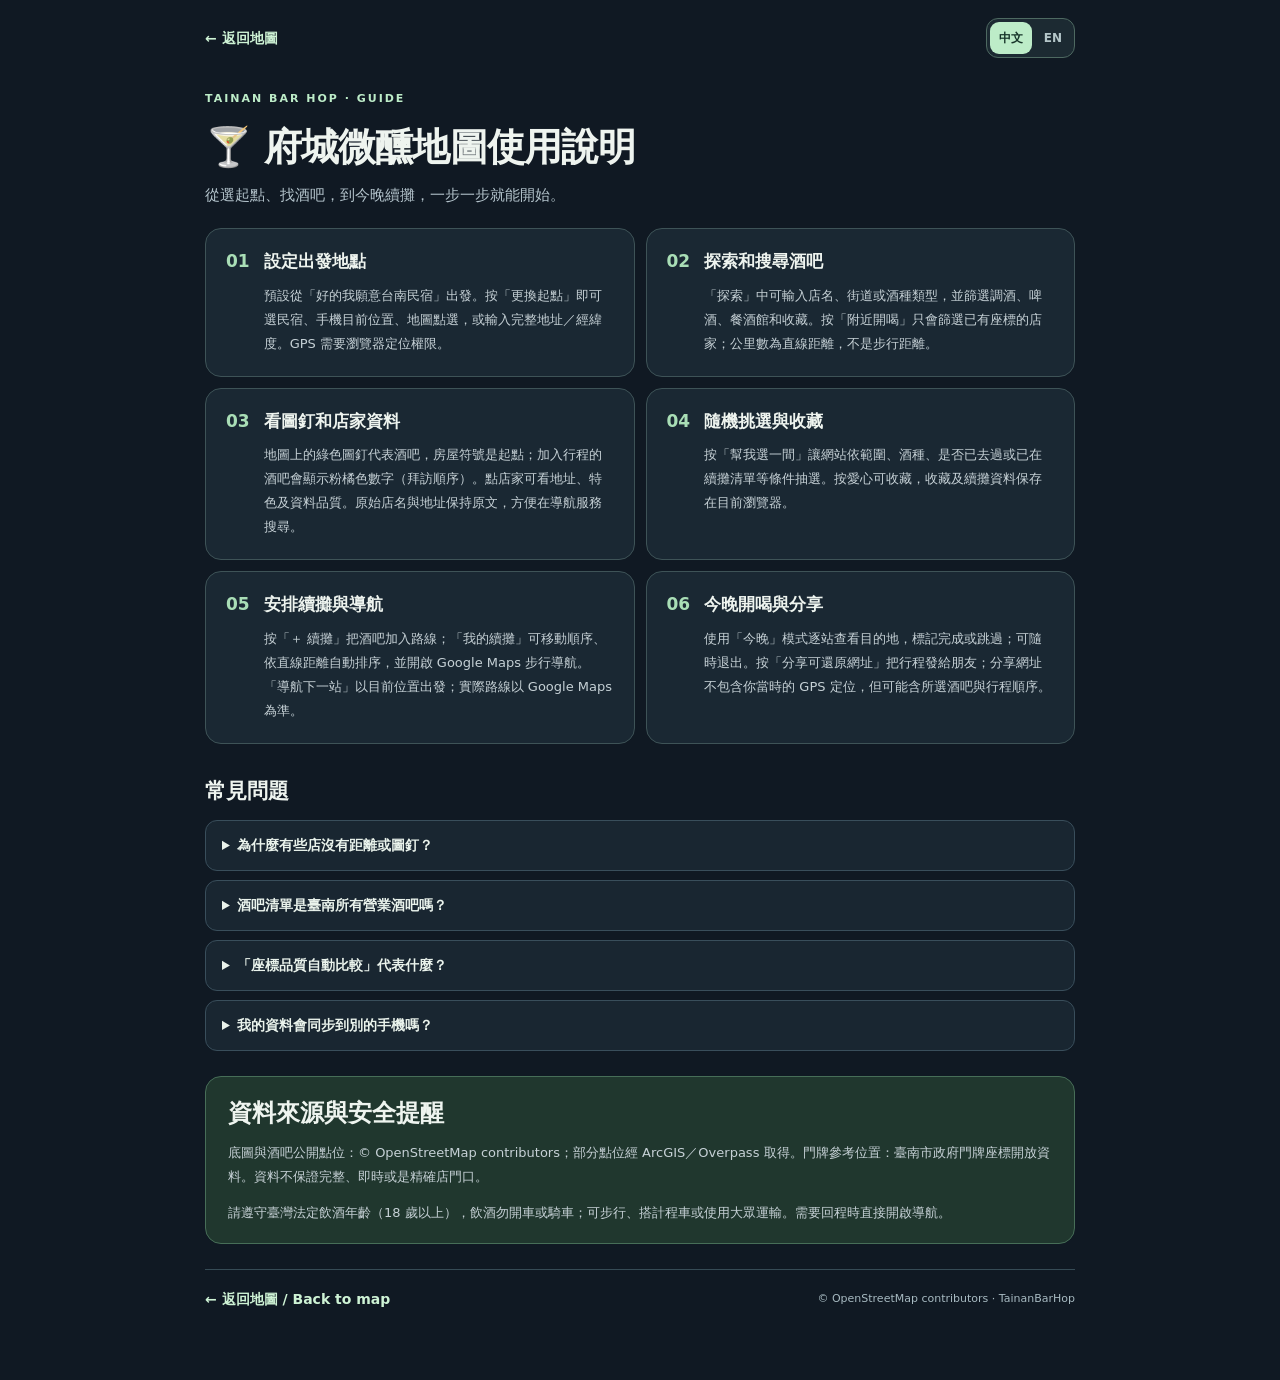
==== help.html @ f32062e4 "Add files via upload" ====
<!doctype html><html lang="zh-Hant"><head>
<meta charset="utf-8"><meta name="viewport" content="width=device-width,initial-scale=1,viewport-fit=cover">
<meta name="theme-color" content="#141d27"><title>使用說明 | Help — TainanBarHop</title>
<link rel="stylesheet" href="./styles.css?v=7.1.4"><link rel="stylesheet" href="./help.css?v=7.1.4"></head><body class="help-page">
<header class="help-header"><a href="./" class="help-back" id="backHome">← 返回地圖</a><div class="lang-switch" role="group" aria-label="Language / 語言"><button type="button" data-lang-select="zh">中文</button><button type="button" data-lang-select="en">EN</button></div></header>
<main class="help-main">
<section data-lang-panel="zh">
<p class="help-eyebrow">TAINAN BAR HOP · GUIDE</p><h1>🍸 府城微醺地圖使用說明</h1><p class="help-lead">從選起點、找酒吧，到今晚續攤，一步一步就能開始。</p>
<div class="help-steps">
<section><span class="help-num">01</span><div><h2>設定出發地點</h2><p>預設從「好的我願意台南民宿」出發。按「更換起點」即可選民宿、手機目前位置、地圖點選，或輸入完整地址／經緯度。GPS 需要瀏覽器定位權限。</p></div></section>
<section><span class="help-num">02</span><div><h2>探索和搜尋酒吧</h2><p>「探索」中可輸入店名、街道或酒種類型，並篩選調酒、啤酒、餐酒館和收藏。按「附近開喝」只會篩選已有座標的店家；公里數為直線距離，不是步行距離。</p></div></section>
<section><span class="help-num">03</span><div><h2>看圖釘和店家資料</h2><p>地圖上的綠色圖釘代表酒吧，房屋符號是起點；加入行程的酒吧會顯示粉橘色數字（拜訪順序）。點店家可看地址、特色及資料品質。原始店名與地址保持原文，方便在導航服務搜尋。</p></div></section>
<section><span class="help-num">04</span><div><h2>隨機挑選與收藏</h2><p>按「幫我選一間」讓網站依範圍、酒種、是否已去過或已在續攤清單等條件抽選。按愛心可收藏，收藏及續攤資料保存在目前瀏覽器。</p></div></section>
<section><span class="help-num">05</span><div><h2>安排續攤與導航</h2><p>按「＋ 續攤」把酒吧加入路線；「我的續攤」可移動順序、依直線距離自動排序，並開啟 Google Maps 步行導航。「導航下一站」以目前位置出發；實際路線以 Google Maps 為準。</p></div></section>
<section><span class="help-num">06</span><div><h2>今晚開喝與分享</h2><p>使用「今晚」模式逐站查看目的地，標記完成或跳過；可隨時退出。按「分享可還原網址」把行程發給朋友；分享網址不包含你當時的 GPS 定位，但可能含所選酒吧與行程順序。</p></div></section>
</div>
<h2>常見問題</h2><details><summary>為什麼有些店沒有距離或圖釘？</summary><p>店家沒有可靠座標時，不會偽造位置或距離。精選店家的政府門牌座標是參考點，未必是店門口。你可開店家資訊、Google Maps 或用地圖手動確認。</p></details>
<details><summary>酒吧清單是臺南所有營業酒吧嗎？</summary><p>不是。網站整合精選清單、OpenStreetMap 與公開點位，可能有漏標、停業或搬遷。出發前請核對店家最新營業資訊和是否接受訂位。</p></details>
<details><summary>「座標品質自動比較」代表什麼？</summary><p>網站比較 OSM 原始座標與臺南市政府門牌參考座標，顯示偏差與資料是否一致；它不能保證實際入口的正確位置，也不能保證店家仍營業。</p></details>
<details><summary>我的資料會同步到別的手機嗎？</summary><p>不會。收藏、路線和已去過的資料預設保存在這台裝置的瀏覽器，清除網站資料可能讓它們消失。分享行程則會產生可還原的網址。</p></details>
<section class="help-note"><h2>資料來源與安全提醒</h2><p>底圖與酒吧公開點位：© OpenStreetMap contributors；部分點位經 ArcGIS／Overpass 取得。門牌參考位置：臺南市政府門牌座標開放資料。資料不保證完整、即時或是精確店門口。</p><p>請遵守臺灣法定飲酒年齡（18 歲以上），飲酒勿開車或騎車；可步行、搭計程車或使用大眾運輸。需要回程時直接開啟導航。</p></section>
</section>
<section data-lang-panel="en" hidden>
<p class="help-eyebrow">TAINAN BAR HOP · GUIDE</p><h1>🍸 How to use TainanBarHop</h1><p class="help-lead">Choose your starting point, find a bar, build a route, and enjoy your night out.</p>
<div class="help-steps">
<section><span class="help-num">01</span><div><h2>Choose a starting point</h2><p>The default is 好的我願意台南民宿 guesthouse. Choose a different start using your GPS, a map tap, a street address, or latitude/longitude. GPS requires browser location permission.</p></div></section>
<section><span class="help-num">02</span><div><h2>Search and explore</h2><p>Search by business name, street, or bar type. Filter for cocktails, beer, bistros, and favorites. “Bars nearby” only includes venues with valid coordinates. Distances are straight-line estimates, not walking distances.</p></div></section>
<section><span class="help-num">03</span><div><h2>Understand map markers</h2><p>Green dots are bars and the house icon marks your starting point. Numbered peach markers show the planned stop order. Tap a bar for its address, description and coordinate quality. Business names and addresses stay in their original language so you can find them in navigation apps.</p></div></section>
<section><span class="help-num">04</span><div><h2>Lucky pick and favorites</h2><p>Use “Pick for me” to choose a random bar by radius or city-wide list, bar category, and exclusions for visited or already-planned stops. The heart button saves a favorite locally.</p></div></section>
<section><span class="help-num">05</span><div><h2>Plan a bar-hop route</h2><p>Choose “Add stop” to plan your night. In “My route,” reorder your stops or auto-sort by straight-line distance. Open Google Maps for walking directions. “Navigate next stop” uses your current position; Google Maps determines the actual route.</p></div></section>
<section><span class="help-num">06</span><div><h2>Tonight mode and sharing</h2><p>In Tonight mode, move through each stop, mark it done or skip it. You can exit at any time. Share a route link so friends can restore the same itinerary. The link does not include your live GPS location, but it can include your chosen bars and their order.</p></div></section>
</div>
<h2>Frequently asked questions</h2><details><summary>Why do some venues have no distance or map pin?</summary><p>Unverified locations are not given fabricated coordinates or distances. Government doorplate coordinates are reference points and may not match the entrance. Check the venue in Google Maps or manually verify its pin.</p></details>
<details><summary>Does this list include every operating bar in Tainan?</summary><p>No. It combines curated picks, OpenStreetMap, and other public points. Bars may be missing, moved, or closed. Confirm hours, reservations and current business status before heading out.</p></details>
<details><summary>What does automatic coordinate comparison tell me?</summary><p>It compares original OSM points against Tainan municipal doorplate reference points. Agreement or disagreement does not prove the true entrance location or current operating status.</p></details>
<details><summary>Are my favorites and routes synced across devices?</summary><p>No. Favorites, routes, and visited status are stored in your current browser. Clearing site data may remove them. Shared itinerary links can restore a route on another device.</p></details>
<section class="help-note"><h2>Data and safety</h2><p>Map and public venue data: © OpenStreetMap contributors, with some points retrieved through ArcGIS / Overpass. Doorplate locations: Tainan City Government open data. Listings are not guaranteed to be exhaustive, current, or entrance-accurate.</p><p>Alcohol is for adults 18+ in Taiwan. Never drive or ride after drinking. Walk, take public transportation, or use a taxi. Use navigation for your return trip.</p></section>
</section>
<footer class="help-footer"><a href="./" id="backBottom">← 返回地圖 / Back to map</a><span>© OpenStreetMap contributors · TainanBarHop</span></footer>
</main>
<script type="module">import {installLanguage} from './i18n.js?v=7.1.4';installLanguage();</script>
</body></html>
---- styles.css ----
:root{color-scheme:dark;--bg:#121a24;--panel:#17212e;--soft:#222f3c;--line:#344452;--text:#f0f4f1;--muted:#acbac9;--mint:#bdecc8;--pink:#fac7b4;--dim:#8da4ab}
*{box-sizing:border-box}html,body{padding:0;margin:0;min-height:100%;font-family:-apple-system,BlinkMacSystemFont,"Noto Sans TC","PingFang TC",system-ui,sans-serif;background:var(--bg);color:var(--text);line-height:1.5}button,input,select{font:inherit}button{cursor:pointer}button:disabled{opacity:.48;cursor:default}a{color:inherit;text-decoration:none}button:focus-visible,a:focus-visible,input:focus-visible,select:focus-visible{outline:3px solid var(--mint);outline-offset:3px}[hidden]{display:none!important}
.topbar{height:92px;padding:16px 27px;display:flex;justify-content:space-between;align-items:center;background:#141d27;border-bottom:1px solid var(--line);gap:8px}.eyebrow{font-size:10px;letter-spacing:1.6px;color:var(--mint);font-weight:800;display:flex;align-items:center;gap:10px}.version{font-size:9px;color:#b1c4c1;letter-spacing:.2px;border:1px solid #496a5b;background:#243e35;padding:2px 7px;border-radius:20px}.topbar h1{font-size:27px;margin:2px 0 1px;font-weight:900;letter-spacing:-.8px;line-height:1.2}.topbar h1 span{color:var(--pink)}.topbar h1 i{font-style:normal;font-size:22px}.topbar p{font-size:11px;color:var(--muted);margin:0}.start-chip{border:1px solid #567968;background:#294537;color:#e0ffeb;padding:10px 13px;border-radius:20px;font-size:12px;max-width:160px;overflow:hidden;text-overflow:ellipsis;white-space:nowrap}
.layout{display:grid;grid-template-columns:minmax(370px,430px) minmax(0,1fr);grid-template-areas:'sheet map';height:calc(100dvh - 92px);min-height:550px;overflow:hidden}.sheet{grid-area:sheet;overflow-y:auto;overscroll-behavior:contain;min-height:0;background:#141e28;border-right:1px solid var(--line);scrollbar-color:#435260 transparent}.sheet-grip{display:none}.sheet-content{padding:18px 20px 60px}.tabs{display:grid;grid-template-columns:1fr 1fr;gap:5px;padding:10px 15px 0;background:#141e28;position:sticky;top:0;z-index:6;border-bottom:1px solid #2e3a47}.tab{border:none;border-bottom:3px solid transparent;background:transparent;color:#a8b9c9;font-size:13px;font-weight:800;padding:12px 8px}.tab.active{color:var(--mint);border-bottom-color:var(--mint)}.tab b{font-size:10px;padding:2px 6px;border-radius:12px;background:#354659;color:white}
.maparea{grid-area:map;position:relative;overflow:hidden;min-width:0;min-height:0;isolation:isolate;contain:paint;background:#d5e4dc}.maparea canvas{position:absolute;inset:0;width:100%;height:100%;display:block;overflow:hidden;touch-action:none;z-index:0}.map-status,.map-controls,.attribution,.map-venue{position:absolute;z-index:2}.map-status{left:16px;top:16px;max-width:min(290px,68%);border-radius:13px;background:#17212af0;border:1px solid #445466;padding:10px 14px;pointer-events:none;box-shadow:0 3px 18px #0002}.map-status strong{display:block;font-size:12px;overflow:hidden;white-space:nowrap;text-overflow:ellipsis}.map-status small{font-size:10px;color:#bad2c5}.map-controls{right:16px;top:16px;display:flex;flex-direction:column;gap:8px}.map-controls button{border:1px solid #536474;border-radius:13px;background:#17212af2;color:#e9f1ed;min-width:41px;min-height:41px;font-size:20px;font-weight:800;box-shadow:0 4px 13px #0002}.attribution{right:3px;bottom:3px;padding:2px 5px;border-radius:4px;background:#fffD;color:#173e45;font-size:9px}.attribution a{text-decoration:underline}.map-venue{bottom:29px;left:16px;right:16px;max-width:460px;margin:auto;border:1px solid #6d9680;border-radius:13px;background:#14232cf4;padding:13px 14px;box-shadow:0 10px 24px #0004}.map-venue p{font-size:11px;color:var(--muted);margin:4px 0 9px}
.start-box{border:1px solid #3c5360;border-radius:14px;background:#22323c;padding:14px;display:flex;justify-content:space-between;align-items:center;gap:12px}.start-box div{min-width:0}.start-box small{display:block;color:#9fc4ae;font-size:10px}.start-box strong{display:block;font-size:14px;margin:2px 0;overflow:hidden;text-overflow:ellipsis;white-space:nowrap}.start-box span{display:block;color:#b9c8d6;font-size:11px;line-height:1.4}.start-options{border:1px solid #3c5360;border-radius:14px;padding:12px;background:#1d2b34;margin-top:8px}.actions{display:flex;flex-wrap:wrap;gap:7px;align-items:center}.btn{min-height:40px;border-radius:10px;border:1px solid #495b69;background:#293846;color:#f3f5f1;padding:9px 11px;font-size:12px;font-weight:750;display:inline-flex;align-items:center;justify-content:center;text-align:center}.btn:hover{filter:brightness(1.08)}.btn-brand{background:var(--mint);border-color:var(--mint);color:#1b3b2b}.btn-ghost{background:transparent}.btn-icon{font-size:21px;min-width:40px}.btn-icon.favorited{color:#ffc7c2;background:#543a40}.input-group{display:flex;gap:6px;margin-top:10px}.input-group input{min-width:0;flex:1;background:#111e29;color:white;border:1px solid #536474;border-radius:9px;padding:10px;font-size:12px}
.hero-actions{display:grid;grid-template-columns:1fr 1fr;gap:9px;margin:13px 0}.hero-btn{border:0;text-align:left;min-height:100px;padding:15px;border-radius:13px;display:flex;flex-direction:column;justify-content:center;gap:9px}.hero-btn b{font-size:16px;line-height:1.2}.hero-btn span{font-size:11px;line-height:1.4}.hero-near{background:#bceac5;color:#1c3b2a}.hero-near span{color:#365d43}.hero-near.active{box-shadow:0 0 0 3px #84a991 inset}.hero-random{background:#fac5ad;color:#583a31}.hero-random span{color:#785247}.lucky-result{background:#243d32;border:1px solid #62896f;border-radius:14px;padding:13px;margin:0 0 13px}.lucky-result h3{margin:4px 0;font-size:17px}.lucky-result p{font-size:12px;color:#d0dcd4;margin:4px 0 12px}
.search-group{margin-top:17px}.search-group label{display:block;font-size:14px;font-weight:800;margin-bottom:9px}.search-bar{display:flex;gap:7px;align-items:center;background:#0f1924;border:1px solid #526371;border-radius:12px;padding:0 12px}.search-bar span{font-size:23px;color:var(--mint)}.search-bar input{flex:1;min-width:0;border:0;outline:0;background:none;color:white;font-size:14px;padding:12px 2px}.search-bar input::placeholder{color:#869cac}.search-bar button{border:0;background:none;font-size:22px;color:#cfdad8;padding:5px}
.filterrow{display:flex;gap:7px;overflow-x:auto;padding:12px 0 8px;scrollbar-width:none}.chip{white-space:nowrap;border:1px solid #435766;background:#24313e;color:#c6d2dc;padding:8px 12px;font-size:12px;font-weight:750;border-radius:22px;flex:none}.chip.active{border-color:#78b58b;background:#335945;color:#d8ffe2}.sortrow{display:flex;justify-content:space-between;gap:8px;margin:5px 0 13px;color:#afc3ca}.sortrow label{font-size:11px;display:flex;align-items:center;gap:4px}.sortrow select{font-size:11px;background:#1e2c37;border:1px solid #465967;color:#f0f5ef;padding:7px 5px;border-radius:8px;min-width:78px}.section-title{display:flex;justify-content:space-between;align-items:baseline;gap:12px;margin:15px 0 0}.section-title strong{font-size:16px}.section-title span{font-size:11px;color:#b4c9b9}.muted{font-size:11px;color:var(--muted);line-height:1.5;margin:6px 0 14px}.venue{border:1px solid #3b4b58;border-radius:14px;background:#1c2935;padding:14px;margin:9px 0}.ven-head{display:flex;align-items:start;justify-content:space-between;gap:10px}.ven-head h3{margin:0;font-size:15px;font-weight:850;line-height:1.4;word-break:break-word}.source{flex:none;font-size:10px;color:#c9e8d4;padding:3px 7px;background:#2e4d40;border-radius:5px}.ven-address{font-size:11px;color:#b8c6d3;margin:7px 0}.tags{display:flex;gap:7px;flex-wrap:wrap}.tags span{font-size:10px;color:#c4d6d4}.tags span+span{padding-left:8px;border-left:1px solid #64717d}.venue-actions{display:flex;gap:5px;flex-wrap:wrap;margin-top:12px}.venue-actions .btn{font-size:11px;min-height:35px;padding:7px 9px}
.empty{border:1px dashed #4a5a69;border-radius:13px;padding:22px;margin:12px 0;text-align:center}.empty strong{font-size:14px}.empty p{font-size:12px;color:var(--muted)}.load-more{width:100%;margin:12px 0}.more-source{border:1px solid #40584d;border-radius:14px;background:#23372f;padding:14px;margin:20px 0}.more-source strong{font-size:13px}.more-source p,.more-source small{font-size:11px;color:#c0d1c6;line-height:1.6}.more-source a{display:block;font-size:12px;color:#d6f7dc;text-decoration:underline;margin:12px 0}.more-source small{display:block}
.route-actions{display:flex;gap:7px;flex-wrap:wrap;margin:13px 0}.route-actions .btn{flex:1;min-width:140px}.disabled{pointer-events:none;opacity:.4}.stop{display:flex;gap:9px;align-items:flex-start;background:#1d2b38;border:1px solid #364b59;border-radius:12px;padding:11px;margin:9px 0}.stop-index{border-radius:8px;background:#f7cbb7;color:#513b30;font-size:13px;font-weight:900;padding:5px 9px}.stop-main{min-width:0;flex:1}.stop-main b{font-size:13px}.stop-main small{color:#aebec7;display:block;font-size:11px;margin:4px 0}.stop-actions{display:flex;flex-wrap:wrap;gap:12px;margin-top:6px}.stop-actions a,.stop-actions button{color:#cdebd8;background:none;border:0;text-decoration:underline;font-size:11px;padding:0}.stop-controls{display:flex;flex-direction:column;gap:4px}.stop-controls button{min-height:28px;min-width:28px;border:1px solid #516477;background:#2b4051;color:#e5ebec;border-radius:6px}
.sheet-grip{border:0;background:transparent}.toast{position:fixed;bottom:calc(env(safe-area-inset-bottom) + 20px);left:50%;transform:translate(-50%,10px);max-width:92vw;background:#13382b;border:1px solid #75aa83;padding:10px 15px;border-radius:13px;color:#ddffe7;font-size:12px;z-index:70;opacity:0;pointer-events:none;transition:.2s;box-shadow:0 6px 26px #0004}.toast.show{opacity:1;transform:translate(-50%,0)}.sticky-route{display:none}
@media(max-width:800px){
 .topbar{height:84px;padding:13px 15px}.topbar h1{font-size:23px}.topbar p{font-size:10px}.topbar .eyebrow{font-size:9px}.start-chip{max-width:108px;padding:8px 9px;font-size:10px}
 .layout{height:auto;min-height:0;display:flex;flex-direction:column;overflow:visible}.maparea{height:38dvh;min-height:270px;max-height:410px;flex:none;contain:paint;width:100%}.sheet{overflow:visible;border:0;position:relative;z-index:5;margin-top:-15px;background:#141e28;border-radius:19px 19px 0 0;box-shadow:0 -6px 18px #0001}.sheet-grip{display:flex;width:100%;height:20px;align-items:center;justify-content:center;padding:0}.sheet-grip span{width:43px;height:5px;background:#647381;border-radius:7px}.tabs{top:0;padding-top:2px;position:sticky}.sheet-content{padding:14px 14px calc(env(safe-area-inset-bottom) + 90px)}.map-status{top:10px;left:10px;padding:8px 11px;max-width:68%}.map-status strong{font-size:11px}.map-controls{top:10px;right:10px;gap:5px}.map-controls button{min-height:36px;min-width:36px;font-size:18px}.map-venue{bottom:23px;left:10px;right:10px}.hero-btn{min-height:89px;padding:12px}.hero-btn b{font-size:15px}.hero-btn span{font-size:11px}.sortrow{margin-top:5px}.sheet.collapsed .sheet-content{display:none}.sheet.collapsed .tabs{display:none}.sheet.collapsed{padding-bottom:8px}.sticky-route:not([hidden]){display:flex;position:fixed;bottom:0;left:0;right:0;z-index:10;min-height:64px;padding:10px 14px calc(env(safe-area-inset-bottom) + 10px);background:#16282f;border-top:1px solid #537567;align-items:center;justify-content:space-between;gap:8px;box-shadow:0 -5px 20px #0005}.sticky-route span{font-size:12px;color:#d5ebde}.sticky-route button{border:0;background:#bbe9c5;border-radius:10px;padding:10px 13px;color:#204131;font-size:12px;font-weight:850}.toast{bottom:calc(env(safe-area-inset-bottom) + 84px)}
}
@media(max-width:360px){.version{display:none}.topbar h1{font-size:21px}.start-chip{max-width:92px}.maparea{height:295px}.hero-btn b{font-size:13px}.hero-btn span{font-size:10px}.venue-actions .btn{font-size:10px}}
@media(prefers-reduced-motion:reduce){*{scroll-behavior:auto!important;transition:none!important}}

/* v6.1: obvious address lookup and navigation paths */
.venue-detail{font-size:11px;color:#cae8d2;text-decoration:underline;display:inline-flex;align-items:center;padding:4px}
.btn-geo{border-color:#709789;background:#264139;color:#dbffe5}
@media(max-width:800px){.venue-actions .btn{min-height:39px}.venue-actions .btn-geo{flex:1}}

/* v6.4 coordinate evidence panel. Kept behind disclosure to preserve mobile usability. */
.audit-panel{margin-top:17px;background:#192d34;border:1px solid #48675c;border-radius:15px;padding:14px}
.audit-title{display:flex;align-items:center;justify-content:space-between;flex-wrap:wrap;gap:6px;margin-bottom:10px}
.audit-title strong{font-size:15px;color:#d1f5dc}.audit-title small{font-size:11px;color:#aac4b9}
.audit-kpis{display:grid;grid-template-columns:repeat(4,minmax(0,1fr));gap:6px;margin:9px 0}
.audit-kpis>div{padding:10px 4px;background:#20363b;border:1px solid #3a5553;border-radius:10px;text-align:center}
.audit-kpis b{display:block;font-size:18px;line-height:1.4;color:#c8f0d0}.audit-kpis span{display:block;color:#b8c8c8;font-size:10px}
.audit-panel .actions{display:flex;gap:7px;flex-wrap:wrap}
.audit-entry{background:#15232a;border:1px solid #375058;border-radius:10px;padding:11px;margin-top:8px;overflow-wrap:anywhere}
.audit-entry .audit-head{display:flex;justify-content:space-between;align-items:center;gap:8px}
.audit-entry b{font-size:12px}.audit-entry .audit-head span{border:1px solid #5d8775;border-radius:6px;padding:3px 6px;color:#c9ebd2;font-size:10px;flex-shrink:0}
.audit-entry p{font-size:11px;color:#a9c1c8;line-height:1.5;margin:5px 0}
.audit-entry small{display:block;color:#bfd0d5;font-size:10px;line-height:1.7;overflow-wrap:anywhere}
.quality{border-color:#668977!important;color:#c6ecca!important}.quality-warn{border-color:#a78055!important;color:#ffcea3!important}
@media(max-width:420px){.audit-kpis b{font-size:16px}.audit-kpis span{font-size:9px}.audit-panel{padding:11px}}

#auditDetails:not([hidden]){max-height:480px;overflow:auto;overscroll-behavior:contain;padding-right:2px}

/* v6.5: lightweight discovery controls, venue details, and focused night mode. */
.random-settings{background:#1a2933;border:1px solid #3b5656;border-radius:13px;padding:12px 13px;margin:-3px 0 13px}
.random-header{display:flex;align-items:center;justify-content:space-between;gap:8px;margin-bottom:10px}
.random-header strong{font-size:12px;color:#d4f3dc}.random-header span,.random-settings small{font-size:10px;color:#a9c1c4}
.random-controls{display:grid;grid-template-columns:1fr 1fr;gap:8px}
.random-controls label{display:grid;gap:5px;font-size:11px;color:#aecbc4}
.random-controls select{width:100%;min-width:0;min-height:37px;background:#0e202a;color:#f2f6f0;border:1px solid #4f6a68;border-radius:9px;padding:7px;font-size:12px}
.random-checks{display:flex;gap:15px;flex-wrap:wrap;margin:10px 0 7px}
.random-checks label{display:flex;align-items:center;gap:5px;font-size:11px;color:#d8e5db}
.random-checks input{accent-color:#bdecc8;width:17px;height:17px}
.trip-offer{background:#274336;border:1px solid #81b892;padding:14px;border-radius:13px;margin-bottom:15px}
.trip-offer strong{font-size:14px;color:#d5ffe4}.trip-offer p{font-size:12px;color:#d2e5d9;margin:7px 0 12px;line-height:1.6}
body.modal-open,body.night-open{overflow:hidden}
.modal-backdrop{position:fixed;inset:0;z-index:90;display:flex;justify-content:center;align-items:center;padding:18px;background:rgba(4,10,15,.80);overscroll-behavior:contain}
.detail-dialog{position:relative;width:min(540px,100%);max-height:min(85dvh,720px);overflow-y:auto;background:#192833;border:1px solid #698879;border-radius:20px;padding:24px 19px 19px;box-shadow:0 16px 60px #0008}
.dialog-close{position:absolute;right:12px;top:11px;width:34px;height:34px;border:1px solid #51665f;border-radius:50%;background:#2c4143;color:#e6f5ea;font-size:24px}
.detail-kicker{font-size:10px;letter-spacing:1.5px;color:#acddba;font-weight:800;margin-bottom:10px}
.detail-dialog h2{font-size:23px;line-height:1.3;letter-spacing:-.4px;margin:0 35px 10px 0}
.detail-tags{display:flex;gap:7px;flex-wrap:wrap}.detail-tags span{border-radius:6px;padding:4px 8px;font-size:11px;color:#d4f7d9;background:#2e4b42}
.detail-address{font-size:13px;color:#c9d8d8;line-height:1.6;margin:13px 0}
.detail-grid{display:grid;grid-template-columns:1fr 1fr;gap:9px;margin-bottom:14px}
.detail-grid>div{background:#253a43;border:1px solid #42605e;border-radius:12px;padding:12px}
.detail-grid small{display:block;color:#a5bdc1;font-size:10px;margin-bottom:6px}.detail-grid b{display:block;color:#e3f5e4;font-size:14px;overflow-wrap:anywhere}
.detail-blurb{border-top:1px solid #405759;padding-top:12px}.detail-blurb b{font-size:13px}.detail-blurb p{font-size:13px;color:#d0dede;line-height:1.7;margin:6px 0 12px}
.detail-warning{font-size:11px;line-height:1.7;color:#bed0c7;background:#223a36;border-radius:9px;padding:11px}
.detail-actions{display:grid;grid-template-columns:1fr 1fr;gap:8px;margin-top:14px}.detail-actions .btn{min-height:42px;white-space:normal;line-height:1.4}
.night-screen{position:fixed;inset:0;z-index:110;background:radial-gradient(ellipse at top,#27473e 0%,#13262d 45%,#0f1821 100%);overflow:auto;overscroll-behavior:contain}
.night-wrap{max-width:620px;margin:auto;min-height:100dvh;padding:calc(env(safe-area-inset-top) + 25px) 22px calc(env(safe-area-inset-bottom) + 25px);display:flex;flex-direction:column;gap:17px}
.night-head{display:flex;justify-content:space-between;align-items:flex-start;gap:12px}.night-head small{color:#b9eac7;font-weight:800;font-size:11px;letter-spacing:1.2px}.night-head h2{font-size:30px;margin:3px 0 0;line-height:1.2}
.night-close{background:#2e4145;color:#f3faf7;border:1px solid #5d7774;border-radius:11px;padding:10px 11px;font-size:12px;white-space:nowrap}
.night-count{color:#d1e4d9;font-size:12px;font-weight:800;margin-top:9px}
.night-progress{display:flex;gap:6px}.night-progress span{height:6px;flex:1;background:#47605a;border-radius:8px}.night-progress .done{background:#bceac5}
.night-card{background:#223940;border:1px solid #5c8073;border-radius:22px;padding:23px 20px;margin-top:10px;box-shadow:0 12px 35px #0003}
.night-card>span{color:#adc9c1;font-size:12px}.night-card h3{font-size:28px;letter-spacing:-.6px;line-height:1.3;margin:9px 0 11px}
.night-card p{color:#cee0d9;font-size:13px;line-height:1.7;overflow-wrap:anywhere;min-height:38px}
.night-action{display:block;text-align:center;color:#203c2b;background:#c7f1d0;border:1px solid #c7f1d0;padding:15px 12px;border-radius:13px;font-size:15px;font-weight:850;margin-top:18px}
.night-next{font-size:13px;color:#bad7cf;margin:0}.night-buttons{display:grid;grid-template-columns:1fr 1fr;gap:9px}
.night-buttons .btn:first-child{grid-column:1/-1;min-height:53px;font-size:15px}.night-buttons .btn{min-height:45px}
.night-home{margin-top:auto;border-top:1px solid #4d665d;padding-top:19px}
.night-home a{display:block;color:#d8f9e2;font-size:14px;font-weight:750;text-align:center;padding:12px;border-radius:11px;border:1px solid #668579;background:#223a35}
.night-home p{font-size:11px;color:#aac1bb;text-align:center;line-height:1.7;margin:11px 0 0}
@media(max-width:430px){.random-header{align-items:flex-start;flex-direction:column;gap:2px}.random-controls{gap:7px}.detail-dialog{padding:19px 13px 14px}.detail-dialog h2{font-size:20px}.night-wrap{padding-left:17px;padding-right:17px}.night-head h2{font-size:26px}.night-card h3{font-size:25px}.night-card{padding:20px 15px}.night-head .night-close{font-size:11px;padding:8px}}

/* v7.0 底部導覽 */
.bottomnav{display:none}
@media (max-width:799px){
  .sheet nav.tabs{display:none}
  body{padding-bottom:calc(64px + env(safe-area-inset-bottom))}
  .bottomnav{position:fixed;left:0;right:0;bottom:0;z-index:60;display:flex;height:calc(60px + env(safe-area-inset-bottom));padding-bottom:env(safe-area-inset-bottom);background:#131d27;border-top:1px solid #2a3a48}
  .bottomnav button{flex:1;border:0;background:transparent;color:#9fb0bf;font-size:20px;display:flex;flex-direction:column;align-items:center;justify-content:center;gap:2px;cursor:pointer;padding:0}
  .bottomnav button span{font-size:11px;line-height:1}
  .bottomnav button.active{color:#f2c879}
  .bottomnav button b{font-size:10px;background:#f2c879;color:#131d27;border-radius:99px;padding:0 5px;margin-left:2px}
  body.night-open .bottomnav{display:none}
  .toast{bottom:calc(env(safe-area-inset-bottom) + 84px)}
}

/* v7.1 卡片精簡與管理面板 */
.audit-panel{display:none}
body.admin .audit-panel{display:block}
.venue-actions{display:flex;flex-direction:column;gap:8px}
.venue-primary,.venue-secondary{display:grid;grid-template-columns:1fr 1fr;gap:8px}
.venue-secondary{grid-template-columns:1fr 1fr auto}
.venue-secondary .btn-icon{width:auto;min-width:44px}

/* v7.1.2 底部導覽「地圖」：整頁只顯示地圖 */
@media (max-width:799px){
  body.map-only .sheet{display:none}
  body.map-only .maparea{height:calc(100dvh - 124px - env(safe-area-inset-bottom));max-height:none;min-height:0}
}


/* v7.1.3: keep the saved-trip shortcut ABOVE the phone bottom navigation. */
@media (max-width:799px){
  .sticky-route:not([hidden]){
    bottom:calc(60px + env(safe-area-inset-bottom));
    z-index:55;
    padding:9px 14px;
    min-height:56px;
  }
  body.map-only .sticky-route,body.night-open .sticky-route{display:none!important}
  .sheet-content{padding-bottom:calc(150px + env(safe-area-inset-bottom))}
  .bottomnav button{min-width:0}
  .bottomnav button:focus-visible{outline-offset:-3px}
}

/* v7.1.4: bilingual controls and help shortcut; leaves canvas map untouched. */
.site-tools{display:flex;align-items:center;justify-content:flex-end;gap:8px;min-width:0}
.help-link{display:inline-flex;align-items:center;justify-content:center;border-radius:11px;border:1px solid #425e5b;padding:9px 10px;color:#d2eddc;background:#213831;font-size:11px;font-weight:800;white-space:nowrap}
.lang-switch{display:inline-flex;border:1px solid #4e6961;padding:3px;border-radius:12px;background:#1c2a32;gap:3px;flex:none}
.lang-switch button{border:0;border-radius:9px;padding:7px 9px;background:transparent;color:#b4c6c9;font-size:12px;font-weight:750}
.lang-switch button.active{background:#bdecc8;color:#173429}
@media(max-width:799px){
 .topbar{height:auto;min-height:92px;display:grid;grid-template-columns:1fr;gap:8px;padding:11px 15px}
 .site-tools{justify-content:space-between;width:100%;gap:6px}
 .topbar h1{font-size:22px}.topbar p{font-size:10px}
 .help-link{padding:8px 10px;font-size:11px}.site-tools .start-chip{max-width:140px;padding:8px 9px}
 .bottomnav .navhelp{flex:1;min-width:0;border:0;background:transparent;color:#9fb0bf;font-size:20px;display:flex;flex-direction:column;align-items:center;justify-content:center;gap:2px;text-decoration:none}
 .bottomnav .navhelp span{font-size:11px;line-height:1}
 body.map-only .maparea{height:calc(100dvh - 170px - env(safe-area-inset-bottom))}
}
@media(max-width:360px){.site-tools .start-chip{max-width:115px}.help-link{font-size:10px;padding:7px}}
---- help.css ----
.help-page{background:#101923;color:#eef4ef;min-height:100dvh}
.help-header{max-width:940px;margin:auto;padding:18px clamp(16px,4vw,35px);display:flex;justify-content:space-between;align-items:center;gap:12px}
.help-back,.help-footer a{color:#cef3d5;text-decoration:none;font-weight:750;font-size:14px}
.help-main{width:min(940px,100%);margin:0 auto;padding:4px clamp(16px,4vw,35px) 70px}
.help-eyebrow{font-size:11px;letter-spacing:2px;font-weight:850;color:#bdecc8}
.help-main h1{font-size:clamp(26px,4vw,38px);letter-spacing:-.8px;margin:7px 0 8px}
.help-lead{font-size:15px;color:#b4c4cc;margin:0 0 22px}
.help-steps{display:grid;grid-template-columns:1fr 1fr;gap:11px;margin:18px 0 32px}
.help-steps>section{display:flex;gap:14px;background:#1a2833;border:1px solid #3e5357;border-radius:16px;padding:20px}
.help-num{font-size:17px;font-weight:900;color:#a9deb6;flex:none}
.help-steps h2{font-size:17px;margin:0 0 9px}.help-steps p,.help-note p,.help-main details p{font-size:13px;line-height:1.85;color:#c6d1d6;margin:0}
.help-main>section>h2{font-size:21px;margin:25px 0 12px}.help-main details{background:#192631;margin:9px 0;border:1px solid #394e5b;border-radius:12px;padding:14px 16px}
.help-main summary{cursor:pointer;font-weight:750;font-size:14px;color:#eaf3ec}
.help-main details p{margin:12px 0 2px}.help-note{background:#20372e;border:1px solid #476e58;border-radius:16px;margin:25px 0;padding:18px 22px}.help-note h2{margin:0 0 10px!important}
.help-note p+p{margin-top:12px}.help-footer{display:flex;align-items:center;justify-content:space-between;gap:10px;border-top:1px solid #364b55;padding-top:19px;font-size:11px;color:#a7bac1}
@media(max-width:700px){.help-steps{grid-template-columns:1fr}.help-steps>section{padding:16px}.help-main{padding-bottom:90px}.help-footer{flex-direction:column;align-items:flex-start}}
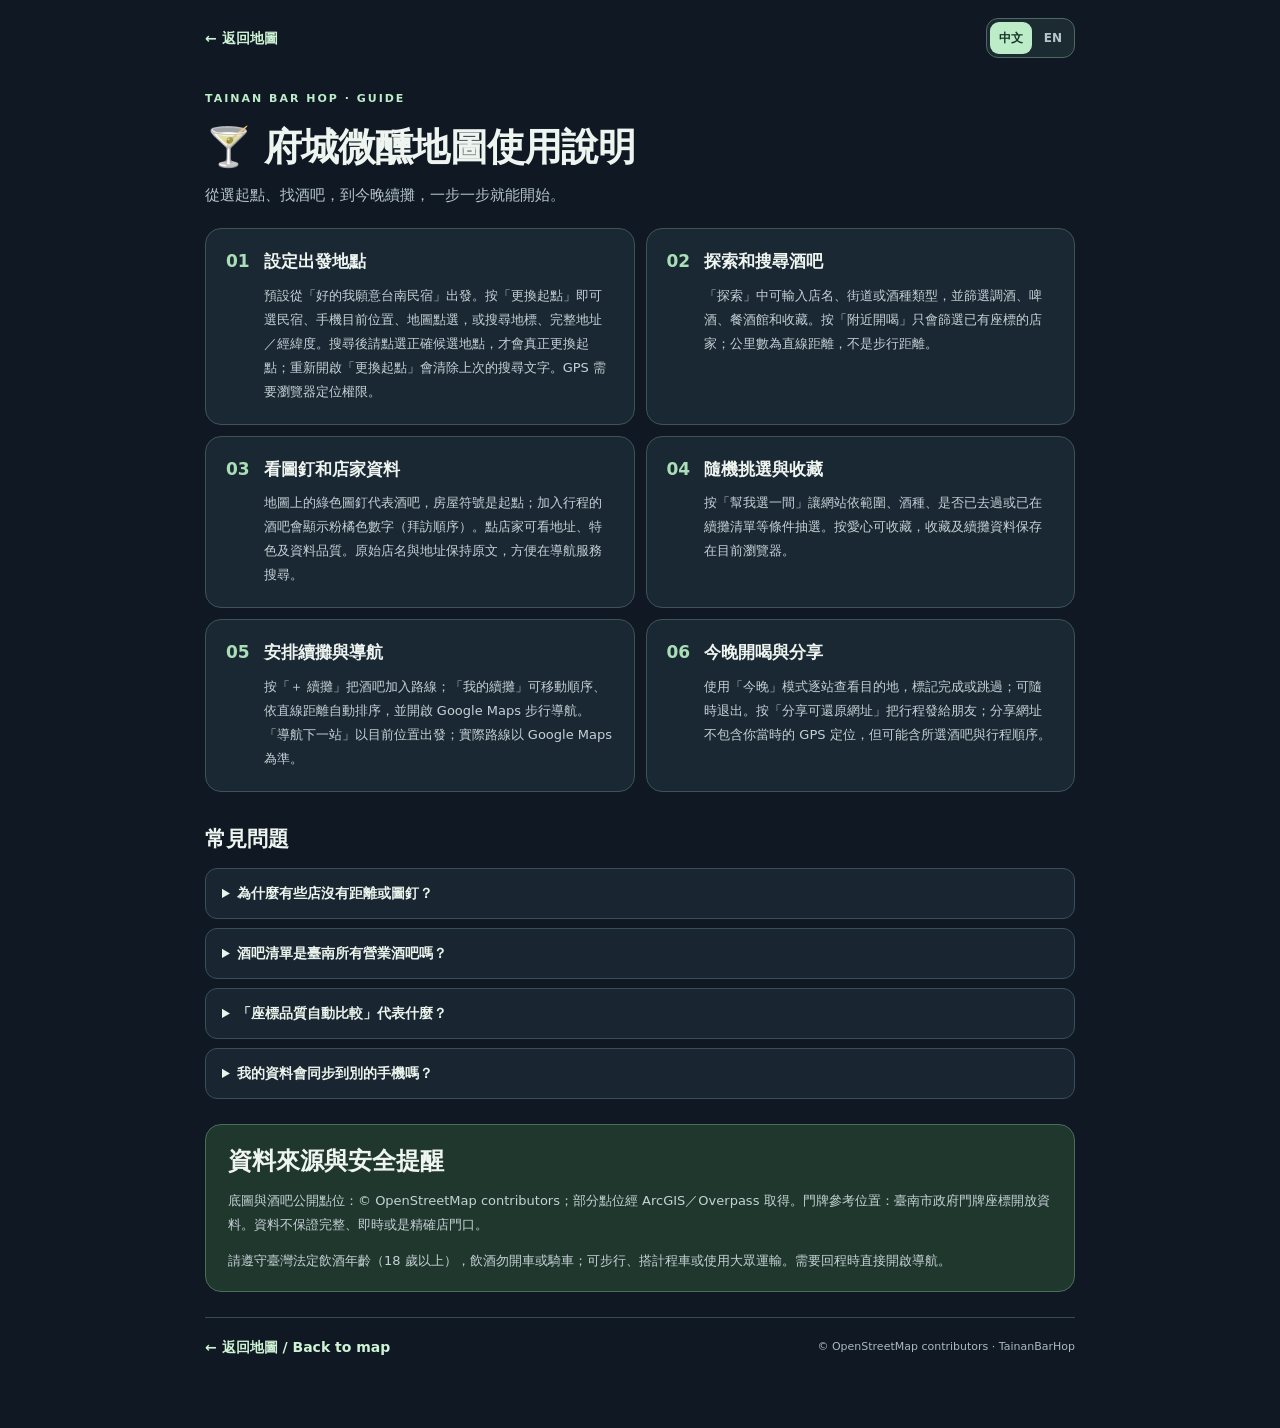
==== commit b31a04bb: "Add files via upload" ====
--- a/help.html
+++ b/help.html
@@ -1,13 +1,13 @@
 <!doctype html><html lang="zh-Hant"><head>
 <meta charset="utf-8"><meta name="viewport" content="width=device-width,initial-scale=1,viewport-fit=cover">
 <meta name="theme-color" content="#141d27"><title>使用說明 | Help — TainanBarHop</title>
-<link rel="stylesheet" href="./styles.css?v=7.1.4"><link rel="stylesheet" href="./help.css?v=7.1.4"></head><body class="help-page">
+<link rel="stylesheet" href="./styles.css?v=7.1.5"><link rel="stylesheet" href="./help.css?v=7.1.5"></head><body class="help-page">
 <header class="help-header"><a href="./" class="help-back" id="backHome">← 返回地圖</a><div class="lang-switch" role="group" aria-label="Language / 語言"><button type="button" data-lang-select="zh">中文</button><button type="button" data-lang-select="en">EN</button></div></header>
 <main class="help-main">
 <section data-lang-panel="zh">
 <p class="help-eyebrow">TAINAN BAR HOP · GUIDE</p><h1>🍸 府城微醺地圖使用說明</h1><p class="help-lead">從選起點、找酒吧，到今晚續攤，一步一步就能開始。</p>
 <div class="help-steps">
-<section><span class="help-num">01</span><div><h2>設定出發地點</h2><p>預設從「好的我願意台南民宿」出發。按「更換起點」即可選民宿、手機目前位置、地圖點選，或輸入完整地址／經緯度。GPS 需要瀏覽器定位權限。</p></div></section>
+<section><span class="help-num">01</span><div><h2>設定出發地點</h2><p>預設從「好的我願意台南民宿」出發。按「更換起點」即可選民宿、手機目前位置、地圖點選，或搜尋地標、完整地址／經緯度。搜尋後請點選正確候選地點，才會真正更換起點；重新開啟「更換起點」會清除上次的搜尋文字。GPS 需要瀏覽器定位權限。</p></div></section>
 <section><span class="help-num">02</span><div><h2>探索和搜尋酒吧</h2><p>「探索」中可輸入店名、街道或酒種類型，並篩選調酒、啤酒、餐酒館和收藏。按「附近開喝」只會篩選已有座標的店家；公里數為直線距離，不是步行距離。</p></div></section>
 <section><span class="help-num">03</span><div><h2>看圖釘和店家資料</h2><p>地圖上的綠色圖釘代表酒吧，房屋符號是起點；加入行程的酒吧會顯示粉橘色數字（拜訪順序）。點店家可看地址、特色及資料品質。原始店名與地址保持原文，方便在導航服務搜尋。</p></div></section>
 <section><span class="help-num">04</span><div><h2>隨機挑選與收藏</h2><p>按「幫我選一間」讓網站依範圍、酒種、是否已去過或已在續攤清單等條件抽選。按愛心可收藏，收藏及續攤資料保存在目前瀏覽器。</p></div></section>
@@ -23,7 +23,7 @@
 <section data-lang-panel="en" hidden>
 <p class="help-eyebrow">TAINAN BAR HOP · GUIDE</p><h1>🍸 How to use TainanBarHop</h1><p class="help-lead">Choose your starting point, find a bar, build a route, and enjoy your night out.</p>
 <div class="help-steps">
-<section><span class="help-num">01</span><div><h2>Choose a starting point</h2><p>The default is 好的我願意台南民宿 guesthouse. Choose a different start using your GPS, a map tap, a street address, or latitude/longitude. GPS requires browser location permission.</p></div></section>
+<section><span class="help-num">01</span><div><h2>Choose a starting point</h2><p>The default is 好的我願意台南民宿 guesthouse. Choose a different start using your GPS, a map tap, a landmark name, street address, or latitude/longitude. Tap a search result to confirm the start; opening Change start again clears the previous search text. GPS requires browser location permission.</p></div></section>
 <section><span class="help-num">02</span><div><h2>Search and explore</h2><p>Search by business name, street, or bar type. Filter for cocktails, beer, bistros, and favorites. “Bars nearby” only includes venues with valid coordinates. Distances are straight-line estimates, not walking distances.</p></div></section>
 <section><span class="help-num">03</span><div><h2>Understand map markers</h2><p>Green dots are bars and the house icon marks your starting point. Numbered peach markers show the planned stop order. Tap a bar for its address, description and coordinate quality. Business names and addresses stay in their original language so you can find them in navigation apps.</p></div></section>
 <section><span class="help-num">04</span><div><h2>Lucky pick and favorites</h2><p>Use “Pick for me” to choose a random bar by radius or city-wide list, bar category, and exclusions for visited or already-planned stops. The heart button saves a favorite locally.</p></div></section>
@@ -38,5 +38,5 @@
 </section>
 <footer class="help-footer"><a href="./" id="backBottom">← 返回地圖 / Back to map</a><span>© OpenStreetMap contributors · TainanBarHop</span></footer>
 </main>
-<script type="module">import {installLanguage} from './i18n.js?v=7.1.4';installLanguage();</script>
+<script type="module">import {installLanguage} from './i18n.js?v=7.1.5';installLanguage();</script>
 </body></html>
--- a/styles.css
+++ b/styles.css
@@ -137,8 +137,17 @@
  .site-tools{justify-content:space-between;width:100%;gap:6px}
  .topbar h1{font-size:22px}.topbar p{font-size:10px}
  .help-link{padding:8px 10px;font-size:11px}.site-tools .start-chip{max-width:140px;padding:8px 9px}
- .bottomnav .navhelp{flex:1;min-width:0;border:0;background:transparent;color:#9fb0bf;font-size:20px;display:flex;flex-direction:column;align-items:center;justify-content:center;gap:2px;text-decoration:none}
- .bottomnav .navhelp span{font-size:11px;line-height:1}
  body.map-only .maparea{height:calc(100dvh - 170px - env(safe-area-inset-bottom))}
 }
 @media(max-width:360px){.site-tools .start-chip{max-width:115px}.help-link{font-size:10px;padding:7px}}
+
+/* v7.1.5 — confirm landmark search results before changing the starting point. */
+.start-candidates{margin-top:10px;display:flex;flex-direction:column;gap:7px;max-height:300px;overflow:auto;overscroll-behavior:contain}
+.start-candidates[hidden]{display:none!important}
+.start-results-header{font-size:12px;font-weight:750;color:#c3d3d9;padding:5px 2px}
+.start-results-header span{font-size:10px;color:#a9bdc8;margin-left:6px}
+.start-result{display:flex;flex-direction:column;align-items:flex-start;gap:4px;border:1px solid #53716d;border-radius:10px;background:#202f3b;color:#edf8ef;padding:11px 13px;text-align:left;white-space:normal;min-height:64px;width:100%;cursor:pointer}
+.start-result:hover,.start-result:focus-visible{border-color:#bcecc8;background:#2a473d}
+.start-result strong{font-size:14px}.start-result small{font-size:11px;color:#bad0d4}.start-result em{font-size:10px;color:#b6e6c2;font-style:normal}
+.start-fallback{display:inline-flex;align-items:center;color:#bcecc8;font-size:12px;min-height:40px}
+@media(max-width:799px){.start-candidates{max-height:36dvh}.start-result{min-height:70px}}
